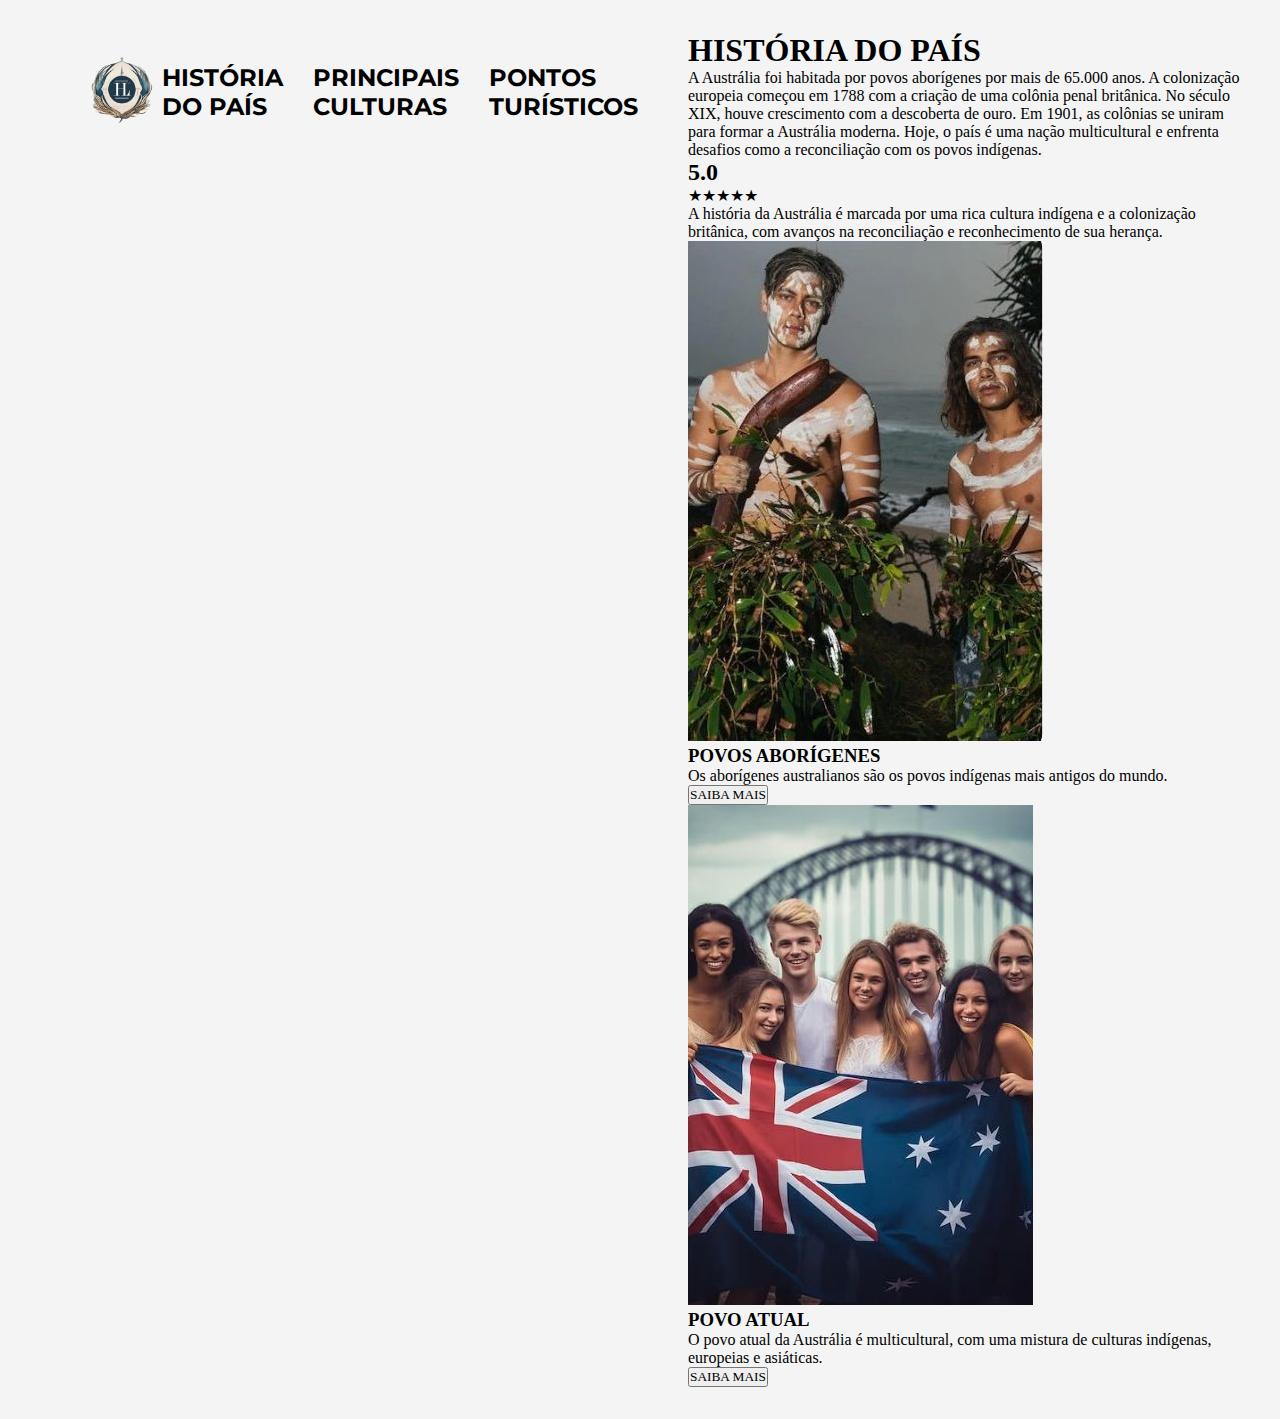
==== pages/história do país.html @ 3fefc945 "primeiro commit do trabalho" ====
<!DOCTYPE html>
<html lang="pt-BR">
<head>
    <meta charset="UTF-8">
    <meta name="viewport" content="width=device-width, initial-scale=1.0">
    <title>História do País</title>
    <link rel="stylesheet" href="styles.css">
    <link rel="stylesheet" href="./história do país.css">
    <link rel="stylesheet" href="../css/header.css">
    <link rel="stylesheet" href="../css/global.css">
    <link rel="preconnect" href="https://fonts.googleapis.com">
    <link rel="preconnect" href="https://fonts.gstatic.com" crossorigin>
    <link href="https://fonts.googleapis.com/css2?family=Montserrat:ital,wght@0,100..900;1,100..900&display=swap" rel="stylesheet">
</head>
<body>
    <header>
        <nav>
            <a href="../index.html">
                <img src="../assets/logo_HLY-removebg-preview.png" alt="logo HLY" class="logo">
            </a>
            <ul>
                <li>
                    <a href="./pages/história do país.html">HISTÓRIA DO PAÍS</a>
                </li>
                <li>
                    <a href="./pages/principais culturas.html">PRINCIPAIS CULTURAS</a>
                </li>
                <li>
                    <a href="./pages/pontos turísticos.html">PONTOS TURÍSTICOS</a>
                </li>
            </ul>
        </nav>
    </header>

    <div class="container">
        <section class="historia">
            <div class="history-content">
                <h1>HISTÓRIA DO PAÍS</h1>
               <p>
                 A Austrália foi habitada por povos aborígenes por mais de 65.000 anos. A colonização europeia começou em 1788 com a criação de uma colônia penal britânica. No século XIX, houve crescimento com a descoberta de ouro. Em 1901, as colônias se uniram para formar a Austrália moderna. Hoje, o país é uma nação multicultural e enfrenta desafios como a reconciliação com os povos indígenas.
               </p>
        <div class="rating">
                <h2>5.0</h2>
                <span>★★★★★</span>
                <p>
                A história da Austrália é marcada por uma rica cultura indígena e a colonização britânica, com avanços na reconciliação e reconhecimento de sua herança.
                </p>
        </div>
        </section>

        <div class="cards">
            <div class="card1">
                <img src="../assets/img pg2.jpg" alt="Povos Aborígenes">
                <div class="card-content">
                    <h3>POVOS ABORÍGENES</h3>
                    <p>Os aborígenes australianos são os povos indígenas mais antigos do mundo.</p>
                    <button>SAIBA MAIS</button>
                </div>
            </div>
            <div class="card2">
                <img src="../assets/img pg2.2.jpg" alt="Povo Atual">
                <div class="card-content">
                    <h3>POVO ATUAL</h3>
                <p>O povo atual da Austrália é multicultural, com uma mistura de culturas indígenas, europeias e asiáticas.</p>
                <button>SAIBA MAIS</button>
                </div>
            </div>
        </div>
    </div>
</body>
</html>
---- pages/história do país.css ----
@import '../css/header.css';
@import '../css/global.css';
---- css/header.css ----
* {
    margin: 0;
    padding: 0;
    box-sizing: border-box;
}

body {
    padding: 20px;
    background-color: #f4f4f4;
}


header {
    position: relative;
}

nav {
    display: flex;
    align-items: center;
    justify-content: space-around;
    padding: 1.25rem 3.125rem;
}

.logo {
    height: 5rem;
    display: block;
}

nav ul {
    list-style: none;
    display: flex;
    gap: 1.875rem;
}

nav ul li a {
    text-decoration: none;
    color: #000;
    font-weight: bold;
    font-size: 1.5rem;
    font-family: "Montserrat", sans-serif;
}

body {
    display: flex;
    justify-content: center;
    padding: 2rem;
    background-color: #f4f4f4;
}

.cultura-container {
    display: flex;
    max-width: 60rem;
    background-color: #fff;
    padding: 2rem;
    border-radius: 0.5rem;
    box-shadow: 0 0 1rem rgba(0, 0, 0, 0.1);
}

.cultura-info {
    width: 50%;
    padding-right: 2rem;
    border-right: 0.5rem solid #c62828;
}

.cultura-header h1 {
    font-size: 2.5rem;
    color: #1a1a1a;
    font-weight: bold;
}

.cultura-header h2 {
    font-size: 1.5rem;
    color: #1a1a1a;
    font-weight: normal;
    margin-top: 0.5rem;
    color: #336699;
}

.cultura-detalhes {
    margin-top: 1.5rem;
}

.cultura-item {
    margin-bottom: 1.5rem;
}

.cultura-item h3 {
    font-size: 1.2rem;
    color: #1a1a1a;
    font-weight: bold;
}

.cultura-item p {
    font-size: 1rem;
    color: #333;
    line-height: 1.6;
}

.cultura-imagens {
    display: flex;
    flex-direction: column;
    gap: 1rem;
    width: 50%;
    padding-left: 2rem;
}

.cultura-imagens img {
    width: 100%;
    height: auto;
    border-radius: 0.5rem;
    object-fit: cover;
}
---- css/global.css ----
* {
    margin: 0;
    padding: 0;
    box-sizing: border-box;
    font-family: "Monteserrat", serif;
}
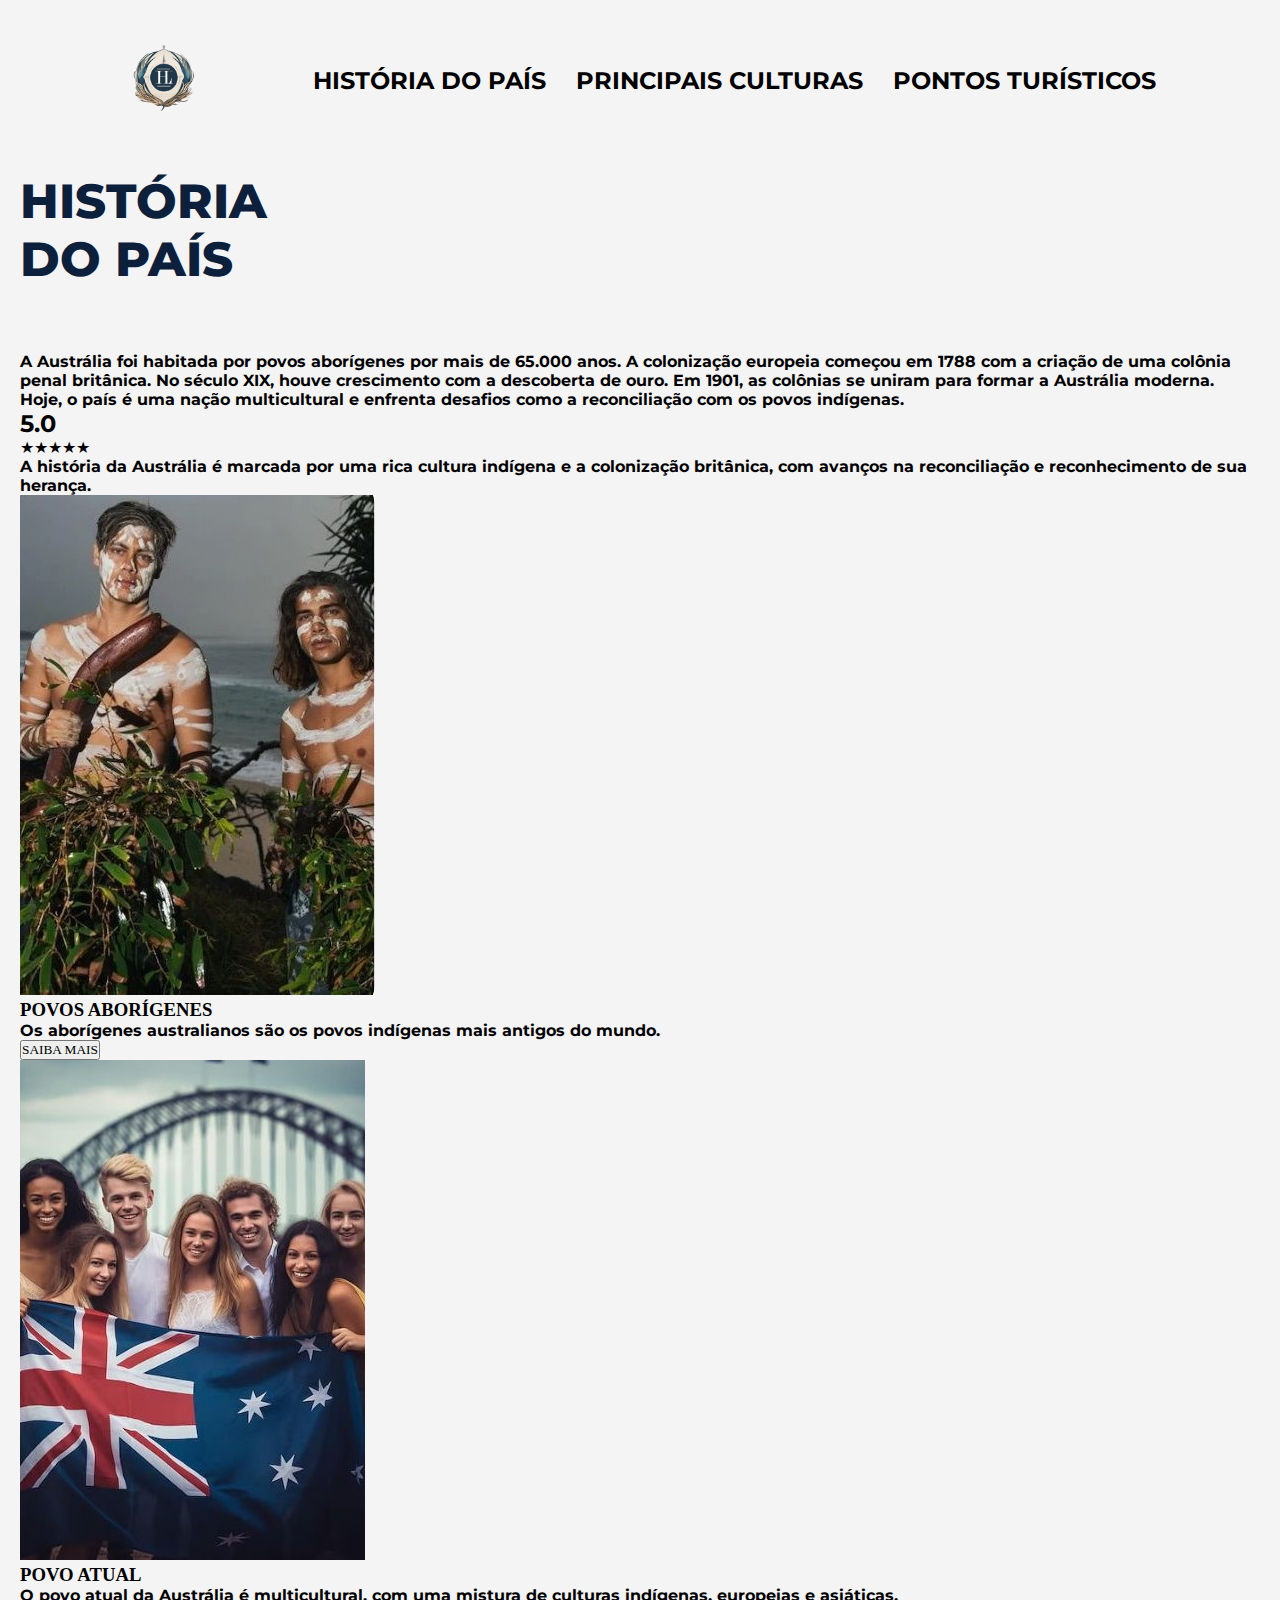
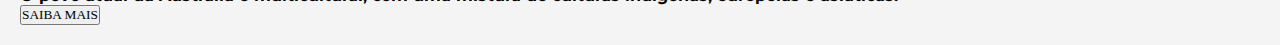
==== commit d3a10044: "segundo commit do trabalho" ====
--- a/pages/história do país.html
+++ b/pages/história do país.html
@@ -6,7 +6,7 @@
     <title>História do País</title>
     <link rel="stylesheet" href="styles.css">
     <link rel="stylesheet" href="./história do país.css">
-    <link rel="stylesheet" href="../css/header.css">
+    <link rel="stylesheet" href="../css/história-do-país.css">
     <link rel="stylesheet" href="../css/global.css">
     <link rel="preconnect" href="https://fonts.googleapis.com">
     <link rel="preconnect" href="https://fonts.gstatic.com" crossorigin>
@@ -33,21 +33,19 @@
     </header>
 
     <div class="container">
-        <section class="historia">
-            <div class="history-content">
-                <h1>HISTÓRIA DO PAÍS</h1>
+        <h1>HISTÓRIA<br>DO PAÍS</h1>
+            <div class="historia">
                <p>
                  A Austrália foi habitada por povos aborígenes por mais de 65.000 anos. A colonização europeia começou em 1788 com a criação de uma colônia penal britânica. No século XIX, houve crescimento com a descoberta de ouro. Em 1901, as colônias se uniram para formar a Austrália moderna. Hoje, o país é uma nação multicultural e enfrenta desafios como a reconciliação com os povos indígenas.
                </p>
-        <div class="rating">
+             <div class="rating">
                 <h2>5.0</h2>
                 <span>★★★★★</span>
                 <p>
                 A história da Austrália é marcada por uma rica cultura indígena e a colonização britânica, com avanços na reconciliação e reconhecimento de sua herança.
                 </p>
         </div>
-        </section>
-
+    
         <div class="cards">
             <div class="card1">
                 <img src="../assets/img pg2.jpg" alt="Povos Aborígenes">
--- a/css/história-do-país.css
+++ b/css/história-do-país.css
@@ -0,0 +1,60 @@
+
+* {
+    margin: 0;
+    padding: 0;
+    box-sizing: border-box;
+}
+
+body {
+    padding: 20px;
+    background-color: #f4f4f4;
+}
+
+
+header {
+    position: relative;
+}
+
+nav {
+    display: flex;
+    align-items: center;
+    justify-content: space-around;
+    padding: 1.25rem 3.125rem;
+}
+
+.logo {
+    height: 5rem;
+    display: block;
+}
+
+nav ul {
+    list-style: none;
+    display: flex;
+    gap: 1.875rem;
+}
+
+nav ul li a {
+    text-decoration: none;
+    color: #000;
+    font-weight: bold;
+    font-size: 1.5rem;
+    font-family: "Montserrat", sans-serif;
+}
+
+h1 {
+    font-family: "Montserrat", sans-serif;
+    font-weight: 800;
+    color: #0d203b;
+    font-size: 3rem;
+    margin-bottom: 4rem;
+    margin-top: 2rem;
+}
+
+h2 {
+    font-family: "Montserrat", sans-serif;
+}
+
+p {
+    font-family: "Montserrat", sans-serif;
+    font-weight: 700;
+}
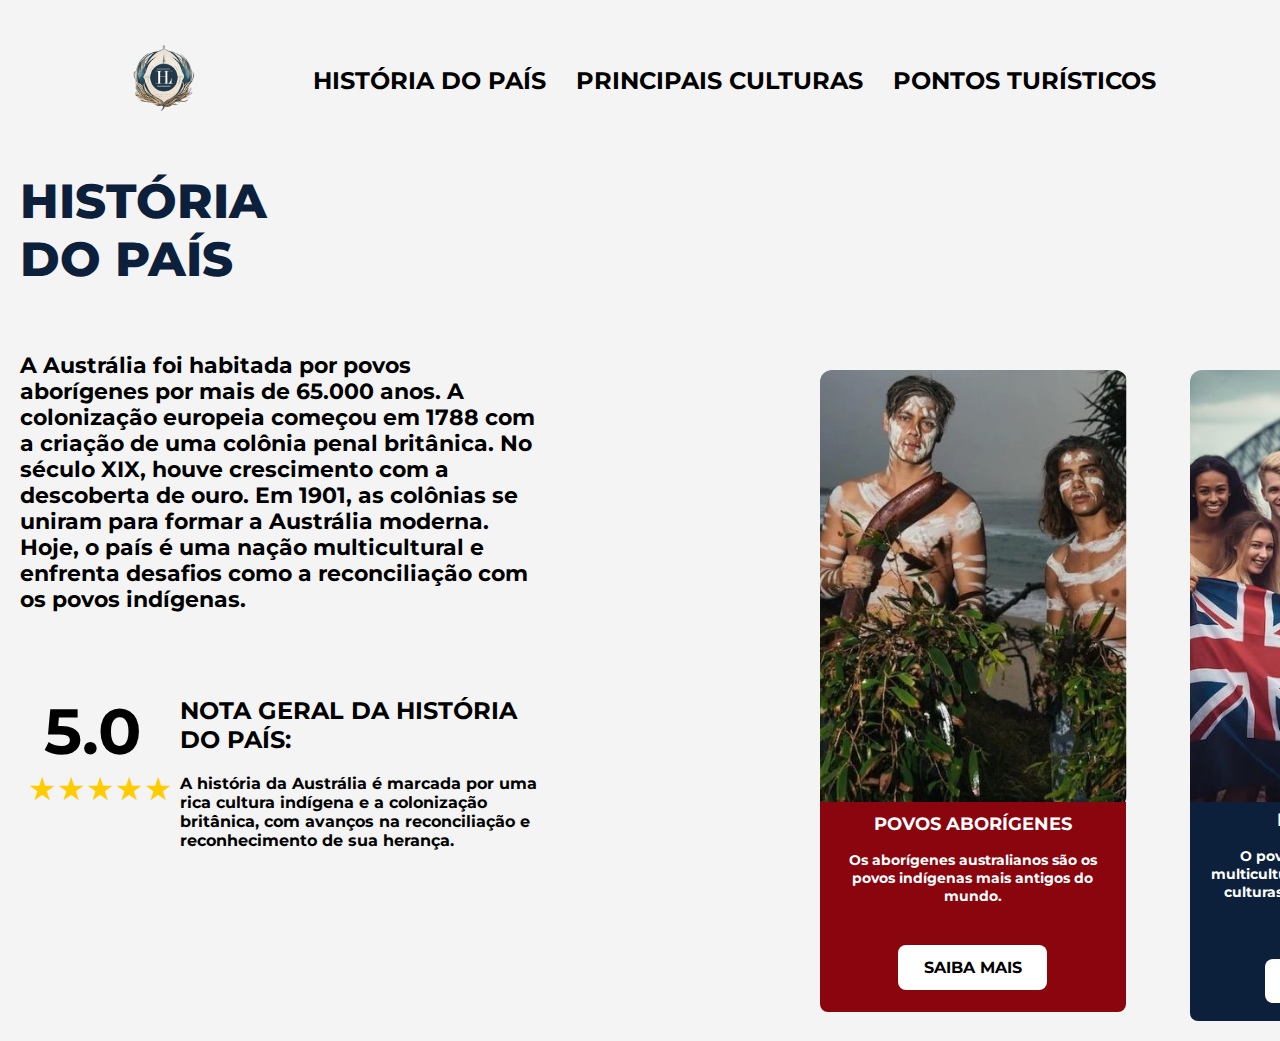
==== commit ecedd807: "nono commit do trabalho" ====
--- a/pages/história do país.html
+++ b/pages/história do país.html
@@ -5,6 +5,7 @@
     <meta name="viewport" content="width=device-width, initial-scale=1.0">
     <title>História do País</title>
     <link rel="stylesheet" href="styles.css">
+    <link rel="icon" href="../assets/logo_HLY-removebg-preview.png" type="image/x-icon">
     <link rel="stylesheet" href="./história do país.css">
     <link rel="stylesheet" href="../css/história-do-país.css">
     <link rel="stylesheet" href="../css/global.css">
@@ -20,36 +21,41 @@
             </a>
             <ul>
                 <li>
-                    <a href="./pages/história do país.html">HISTÓRIA DO PAÍS</a>
+                    <a href="/pages/história do país.html">HISTÓRIA DO PAÍS</a>
                 </li>
                 <li>
-                    <a href="./pages/principais culturas.html">PRINCIPAIS CULTURAS</a>
+                    <a href="/pages/principais culturas.html">PRINCIPAIS CULTURAS</a>
                 </li>
                 <li>
-                    <a href="./pages/pontos turísticos.html">PONTOS TURÍSTICOS</a>
+                    <a href="/pages/pontos turísticos.html">PONTOS TURÍSTICOS</a>
                 </li>
             </ul>
         </nav>
     </header>
-
-    <div class="container">
         <h1>HISTÓRIA<br>DO PAÍS</h1>
-            <div class="historia">
-               <p>
-                 A Austrália foi habitada por povos aborígenes por mais de 65.000 anos. A colonização europeia começou em 1788 com a criação de uma colônia penal britânica. No século XIX, houve crescimento com a descoberta de ouro. Em 1901, as colônias se uniram para formar a Austrália moderna. Hoje, o país é uma nação multicultural e enfrenta desafios como a reconciliação com os povos indígenas.
-               </p>
-             <div class="rating">
-                <h2>5.0</h2>
-                <span>★★★★★</span>
-                <p>
-                A história da Austrália é marcada por uma rica cultura indígena e a colonização britânica, com avanços na reconciliação e reconhecimento de sua herança.
-                </p>
-        </div>
-    
+            <div class="conteudo">
+               <div class="texto">
+                   <p>
+                    A Austrália foi habitada por povos aborígenes por mais de 65.000 anos. A colonização europeia começou em 1788 com a criação de uma colônia penal britânica. No século XIX, houve crescimento com a descoberta de ouro. Em 1901, as colônias se uniram para formar a Austrália moderna. Hoje, o país é uma nação multicultural e enfrenta desafios como a reconciliação com os povos indígenas.
+                   </p>
+               </div>
+                <div class="rating">
+                   <h2>5.0</h2>
+                   <span>★★★★★</span>
+                </div>
+                  <div class="texto2">
+                    <p class="nota">
+                        NOTA GERAL DA HISTÓRIA DO PAÍS:
+                    </p>
+                    <p>
+                       A história da Austrália é marcada por uma rica cultura indígena e a colonização britânica, com avanços na reconciliação e reconhecimento de sua herança.
+                    </p>
+                </div>
+            </div>
         <div class="cards">
             <div class="card1">
                 <img src="../assets/img pg2.jpg" alt="Povos Aborígenes">
-                <div class="card-content">
+                <div class="card-content1">
                     <h3>POVOS ABORÍGENES</h3>
                     <p>Os aborígenes australianos são os povos indígenas mais antigos do mundo.</p>
                     <button>SAIBA MAIS</button>
@@ -57,13 +63,11 @@
             </div>
             <div class="card2">
                 <img src="../assets/img pg2.2.jpg" alt="Povo Atual">
-                <div class="card-content">
+                <div class="card-content2">
                     <h3>POVO ATUAL</h3>
                 <p>O povo atual da Austrália é multicultural, com uma mistura de culturas indígenas, europeias e asiáticas.</p>
                 <button>SAIBA MAIS</button>
-                </div>
             </div>
         </div>
-    </div>
 </body>
 </html>
--- a/css/história-do-país.css
+++ b/css/história-do-país.css
@@ -8,6 +8,7 @@
 body {
     padding: 20px;
     background-color: #f4f4f4;
+    font-family: "Montserrat", sans-serif;
 }
 
 
@@ -50,11 +51,150 @@
     margin-top: 2rem;
 }
 
-h2 {
-    font-family: "Montserrat", sans-serif;
-}
-
 p {
     font-family: "Montserrat", sans-serif;
     font-weight: 700;
 }
+
+.cards {
+    display: flex;
+    justify-content: flex-end;
+    justify-content: space-between;
+    margin-left: 50rem;
+    margin-right: 2rem;
+    margin-top: -30rem;
+}
+
+.card1 {
+padding-right: 1rem;
+}
+
+.card2 {
+    padding-left: 2rem;
+    }
+
+.card-content1 {
+    background-color: #8a050e;
+    border-radius: 0.5rem;
+    padding: 1.4rem;
+    text-align: center;
+    color: #fff;
+    width: 19.1rem;
+    margin-top: -2rem;
+    margin-right: 1rem;
+}
+
+.card-content2 {
+    background-color: #0d203b;
+    border-radius: 0.5rem;
+    padding: 1.1rem;
+    text-align: center;
+    color: #fff;
+    width: 18.7rem;
+    margin-top: -2rem;
+}
+
+
+.card1 img {
+  height: 28rem;
+  padding-bottom: 1rem;
+  border-radius: 0.75rem;
+}
+
+.card2 img {
+  height: 28rem;
+  padding-bottom: 1rem;
+  border-radius: 0.75rem;
+}
+
+.card1 h3 {
+    font-size: 1.15rem;
+    font-weight: bold;
+    font-family: "Montserrat", sans-serif;
+    margin-bottom: 1rem;
+}
+
+.card2 h3 {
+    font-size: 1.15rem;
+    font-weight: bold;
+    font-family: "Montserrat", sans-serif;
+    margin-bottom: 1rem;
+}
+
+.card1 p {
+    font-size: 0.9rem;
+    margin-bottom: 0.5rem;
+}
+
+.card2 p {
+    font-size: 0.9rem;
+    margin-bottom: 0.5rem;
+}
+
+.conteudo {
+    margin-right: 45rem;
+}
+
+.texto p {
+    font-size: 1.35rem;
+    margin-bottom: 2rem;
+}
+
+.texto {
+    margin-bottom: 2rem;
+    margin-top: 1rem;
+}
+
+span {
+    color: #ffcc00;
+    font-size: 2rem;
+    margin-left: 0.5rem;
+}
+
+.texto2 {
+    display: flex;
+    flex-direction: column;
+    margin-left: 10rem;
+    margin-top: -7rem;
+}
+
+.rating h2 {
+    font-size: 4rem;
+    margin-left: 1.5rem;
+    margin-top: 5rem;
+    font-family: "Montserrat", sans-serif;
+}
+
+.nota {
+    margin-bottom: 1.25rem;
+    font-size: 1.5rem;s
+}
+
+button {
+    background-color: #fff;
+    color: black;
+    padding: 0.8rem 1.6rem;
+    font-size: 1rem;
+    font-weight: bold;
+    border: none;
+    border-radius: 0.5rem;
+    cursor: pointer;
+    transition: background-color 0.3s ease, transform 0.2s ease;
+    margin-top: 2rem;
+    font-family: "Montserrat", sans-serif;
+}
+
+button:hover {
+    background-color: #f4f4f4;
+    transform: scale(1.05);
+}
+
+button:active {
+    background-color: #f4f4f4;
+    transform: scale(0.98);
+}
+
+button:focus {
+    outline: 2px solid #fff;
+    outline-offset: 4px;
+}--- a/css/global.css
+++ b/css/global.css
@@ -3,4 +3,4 @@
     padding: 0;
     box-sizing: border-box;
     font-family: "Monteserrat", serif;
-}+}
